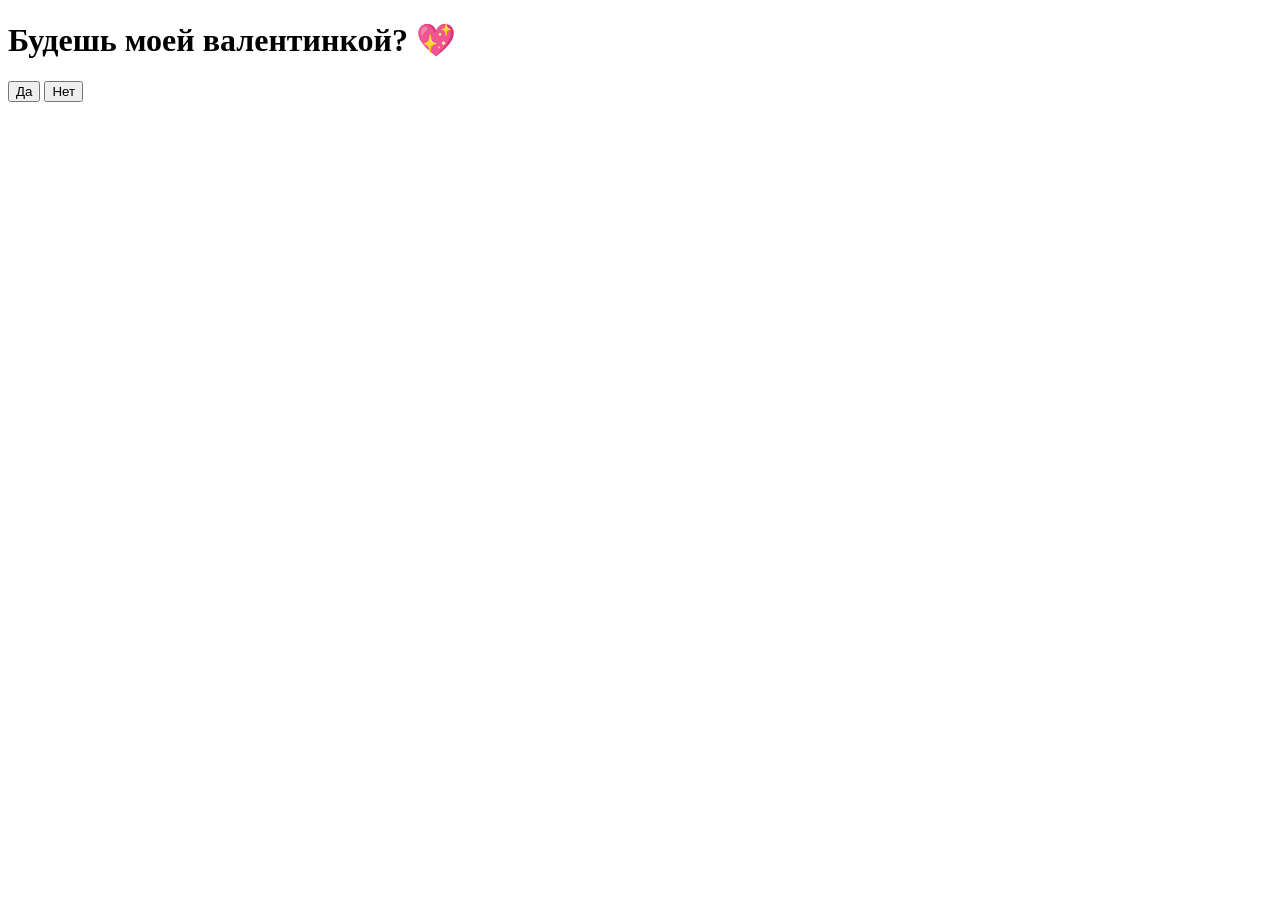
==== index.html @ c3bcdf11 "Create index.html" ====
<!DOCTYPE html>
<html lang="ru">
<head>
  <meta charset="UTF-8" />
  <title>💌</title>
  <link rel="stylesheet" href="style.css">
</head>
<body>
  <div class="card">
    <h1>Будешь моей валентинкой? 💖</h1>

    <div class="buttons">
      <button id="yesBtn">Да</button>
      <button id="noBtn">Нет</button>
    </div>
  </div>

  <script src="script.js"></script>
</body>
</html>
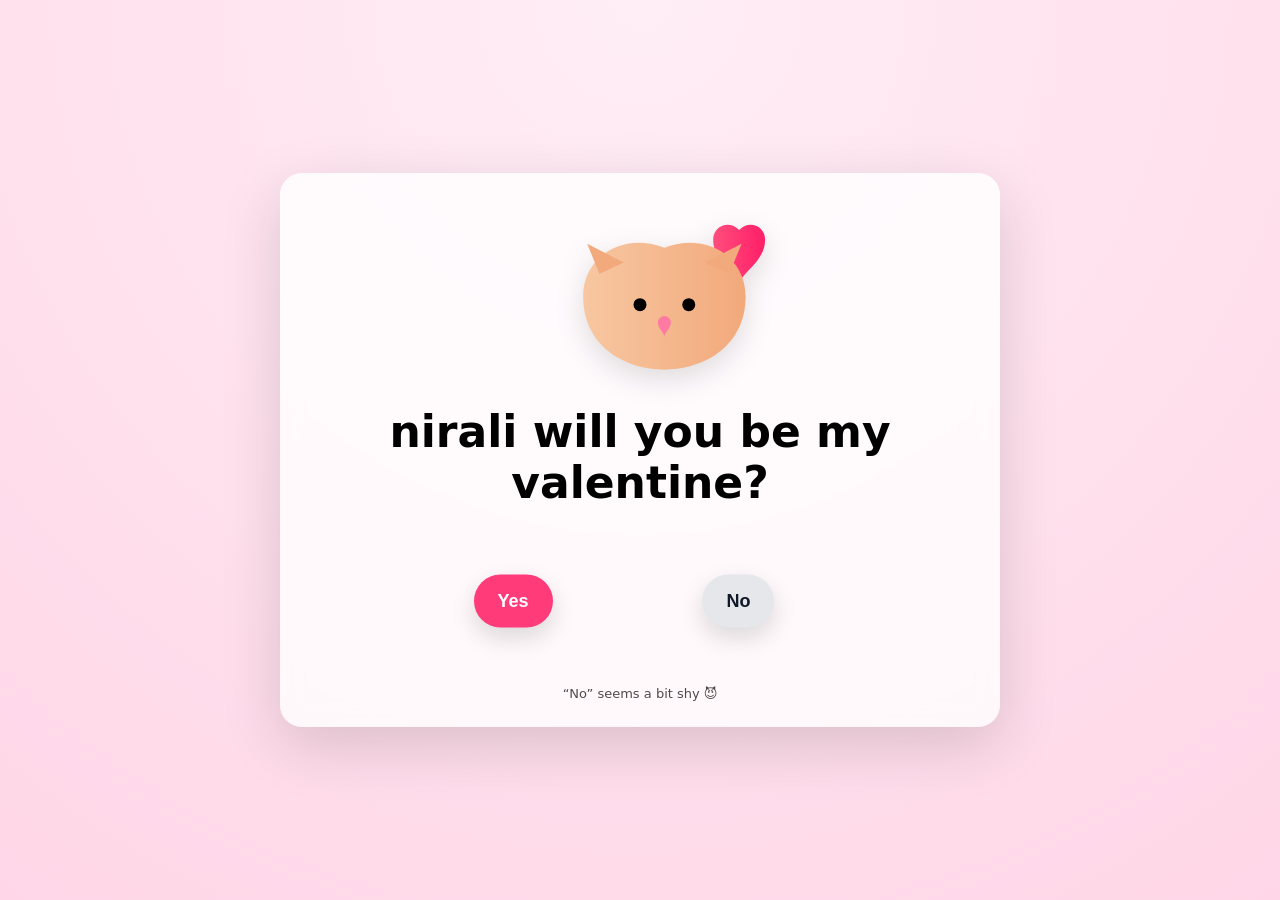
==== commit 0ff19d43: "Update index.html" ====
--- a/index.html
+++ b/index.html
@@ -1,20 +1,301 @@
-<!DOCTYPE html>
-<html lang="ru">
-<head>
-  <meta charset="UTF-8" />
-  <title>💌</title>
-  <link rel="stylesheet" href="style.css">
-</head>
-<body>
-  <div class="card">
-    <h1>Будешь моей валентинкой? 💖</h1>
-
-    <div class="buttons">
-      <button id="yesBtn">Да</button>
-      <button id="noBtn">Нет</button>
-    </div>
-  </div>
-
-  <script src="script.js"></script>
-</body>
+<!DOCTYPE html> 
+<html lang="en"> 
+<head> 
+  <meta charset="UTF-8" /> 
+  <meta name="viewport" content="width=device-width, initial-scale=1, viewport-fit=cover" /> 
+  <title>Will you be my Valentine?</title> 
+ 
+  <!-- Confetti library --> 
+  <script src="https://cdn.jsdelivr.net/npm/canvas-confetti@1.9.3/dist/confetti.browser.min.js"></script> 
+ 
+  <style> 
+    :root { 
+      --bg1: #ffd6e7; 
+      --bg2: #ffeef6; 
+      --card: #ffffffcc; 
+      --yes: #ff3b7a; 
+      --yesHover: #ff1f68; 
+    } 
+ 
+    * { box-sizing: border-box; } 
+ 
+    body { 
+      margin: 0; 
+      min-height: 100svh; 
+      display: grid; 
+      place-items: center; 
+      background: radial-gradient(circle at top, var(--bg2), var(--bg1)); 
+      font-family: system-ui, sans-serif; 
+      overflow: hidden; 
+      padding: 16px; 
+    } 
+ 
+    /* FULL-SCREEN CONFETTI CANVAS */ 
+    #confettiCanvas { 
+      position: fixed; 
+      inset: 0; 
+      width: 100vw; 
+      height: 100vh; 
+      pointer-events: none; 
+      z-index: 9999; 
+    } 
+ 
+    .card { 
+      width: min(720px, 92vw); 
+      padding: 26px 22px; 
+      background: var(--card); 
+      backdrop-filter: blur(10px); 
+      border-radius: 22px; 
+      text-align: center; 
+      box-shadow: 0 18px 60px rgba(0,0,0,.15); 
+    } 
+ 
+    .art { 
+      width: min(260px, 80vw); 
+      margin: 0 auto 10px; 
+      display: block; 
+      filter: drop-shadow(0 10px 14px rgba(0,0,0,.12)); 
+    } 
+ 
+    h1 { 
+      font-size: clamp(26px, 4vw, 44px); 
+      margin: 12px 0 18px; 
+    } 
+ 
+    .button-zone { 
+      position: relative; 
+      width: min(520px, 92%); 
+      height: 150px; 
+      margin: 0 auto; 
+      touch-action: none; 
+    } 
+ 
+    button { 
+      position: absolute; 
+      top: 50%; 
+      transform: translateY(-50%); 
+      padding: 16px 24px; 
+      font-size: 18px; 
+      font-weight: 800; 
+      border-radius: 999px; 
+      border: none; 
+      cursor: pointer; 
+      box-shadow: 0 10px 24px rgba(0,0,0,.14); 
+      user-select: none; 
+      -webkit-tap-highlight-color: transparent; 
+      transition: transform .12s ease, background .12s ease; 
+    } 
+ 
+    #yesBtn { 
+      left: 18%; 
+      background: var(--yes); 
+      color: #fff; 
+    } 
+    #yesBtn:hover { background: var(--yesHover); } 
+ 
+    #noBtn { 
+      left: 62%; 
+      background: #e5e7eb; 
+      color: #111827; 
+    } 
+ 
+    .hint { 
+      margin-top: 10px; 
+      font-size: 13px; 
+      opacity: .7; 
+    } 
+ 
+    .result { 
+      display: none; 
+      margin-top: 18px; 
+      animation: pop .35s ease; 
+    } 
+ 
+    .result h2 { 
+      font-size: clamp(30px, 4.5vw, 46px); 
+      margin: 10px 0; 
+    } 
+ 
+    .fireworks { 
+      width: min(380px, 90vw); 
+      margin: 0 auto; 
+      display: block; 
+    } 
+ 
+    @keyframes pop { 
+      from { transform: scale(.96); opacity: 0; } 
+      to { transform: scale(1); opacity: 1; } 
+    } 
+  </style> 
+</head> 
+ 
+<body> 
+  <canvas id="confettiCanvas"></canvas> 
+ 
+  <main class="card"> 
+    <!-- ANIMAL WITH HEART --> 
+    <svg class="art" viewBox="0 0 320 240" xmlns="http://www.w3.org/2000/svg"> 
+      <defs> 
+        <linearGradient id="fur" x1="0" x2="1"> 
+          <stop offset="0" stop-color="#f7c7a1"/> 
+          <stop offset="1" stop-color="#f2a97b"/> 
+        </linearGradient> 
+        <linearGradient id="heart" x1="0" x2="1"> 
+          <stop offset="0" stop-color="#ff4d7d"/> 
+          <stop offset="1" stop-color="#ff1f68"/> 
+        </linearGradient> 
+      </defs> 
+ 
+      <path d="M250 50 C250 33 270 25 282 38 
+               C294 25 314 33 314 50 
+               C314 78 282 92 282 106 
+               C282 92 250 78 250 50Z" 
+            fill="url(#heart)"/> 
+ 
+      <path d="M90 120 C90 70 140 40 190 60 
+               C240 40 290 70 290 120 
+               C290 180 240 210 190 210 
+               C140 210 90 180 90 120Z" 
+            fill="url(#fur)"/> 
+ 
+      <path d="M110 92 L95 55 L140 78 Z" fill="#f2a97b"/> 
+      <path d="M270 92 L285 55 L240 78 Z" fill="#f2a97b"/> 
+ 
+      <circle cx="160" cy="130" r="8"/> 
+      <circle cx="220" cy="130" r="8"/>
+      <path d="M190 144 C186 144 182 148 182 152 
+               C182 160 190 164 190 170 
+               C190 164 198 160 198 152 
+               C198 148 194 144 190 144Z" 
+            fill="#ff7aa2"/> 
+    </svg> 
+ 
+    <h1>nirali will you be my valentine?</h1> 
+ 
+    <section class="button-zone" id="zone"> 
+      <button id="yesBtn">Yes</button> 
+      <button id="noBtn">No</button> 
+    </section> 
+ 
+    <!-- HINT --> 
+    <div class="hint" id="hint">“No” seems a bit shy 😈</div> 
+ 
+    <section class="result" id="result"> 
+      <h2>YAY! 🎉</h2> 
+      <img 
+        class="fireworks" 
+        src="https://media.giphy.com/media/26ufdipQqU2lhNA4g/giphy.gif" 
+        alt="Fireworks" 
+      /> 
+    </section> 
+  </main> 
+ 
+  <script> 
+    const zone = document.getElementById("zone"); 
+    const yesBtn = document.getElementById("yesBtn"); 
+    const noBtn = document.getElementById("noBtn"); 
+    const result = document.getElementById("result"); 
+    const hint = document.getElementById("hint"); 
+ 
+    /* ---------- CONFETTI ---------- */ 
+    const confettiCanvas = document.getElementById("confettiCanvas"); 
+ 
+    function resizeConfettiCanvas() { 
+      const dpr = Math.max(1, window.devicePixelRatio || 1); 
+      confettiCanvas.width = Math.floor(window.innerWidth * dpr); 
+      confettiCanvas.height = Math.floor(window.innerHeight * dpr); 
+      confettiCanvas.style.width = "100vw"; 
+      confettiCanvas.style.height = "100vh"; 
+    } 
+ 
+    resizeConfettiCanvas(); 
+    window.addEventListener("resize", resizeConfettiCanvas); 
+    window.addEventListener("orientationchange", () => setTimeout(resizeConfettiCanvas, 150)); 
+ 
+    const confettiInstance = confetti.create(confettiCanvas, { 
+      resize: false, 
+      useWorker: true 
+    }); 
+ 
+    function fullScreenConfetti() { 
+      const end = Date.now() + 1600; 
+ 
+      (function frame() { 
+        confettiInstance({ 
+          particleCount: 12, 
+          spread: 90, 
+          startVelocity: 45, 
+          ticks: 180, 
+          origin: { x: Math.random(), y: Math.random() * 0.3 } 
+        }); 
+        if (Date.now() < end) requestAnimationFrame(frame); 
+      })(); 
+ 
+      setTimeout(() => { 
+        confettiInstance({ 
+          particleCount: 300, 
+          spread: 140, 
+          startVelocity: 60, 
+          ticks: 220, 
+          origin: { x: 0.5, y: 0.55 } 
+        }); 
+      }, 300); 
+    } 
+ 
+    /* ---------- YES BUTTON GROWS ---------- */ 
+    let yesScale = 1; 
+    function growYes() { 
+      yesScale = Math.min(2.2, yesScale + 0.1); 
+      yesBtn.style.transform = translateY(-50%) scale(${yesScale}); 
+    } 
+ 
+    /* ---------- NO BUTTON RUNS AWAY ---------- */ 
+    function clamp(n, min, max) { 
+      return Math.max(min, Math.min(max, n)); 
+    } 
+ 
+    function moveNo(px, py) { 
+      const z = zone.getBoundingClientRect(); 
+      const b = noBtn.getBoundingClientRect(); 
+ 
+      let dx = (b.left + b.width / 2) - px; 
+      let dy = (b.top + b.height / 2) - py; 
+      let mag = Math.hypot(dx, dy) || 1; 
+      dx /= mag; 
+      dy /= mag; 
+ 
+      let newLeft = (b.left - z.left) + dx * 150; 
+      let newTop  = (b.top - z.top) + dy * 150; 
+ 
+      newLeft = clamp(newLeft, 0, z.width - b.width); 
+      newTop  = clamp(newTop, 0, z.height - b.height); 
+ 
+      noBtn.style.left = newLeft + "px"; 
+      noBtn.style.top = newTop + "px"; 
+      noBtn.style.transform = "none"; 
+ 
+      growYes(); 
+    } 
+ 
+    zone.addEventListener("pointermove", e => { 
+      const b = noBtn.getBoundingClientRect(); 
+      const d = Math.hypot( 
+        (b.left + b.width / 2) - e.clientX, 
+        (b.top + b.height / 2) - e.clientY 
+      ); 
+      if (d < 140) moveNo(e.clientX, e.clientY); 
+    }); 
+ 
+    noBtn.addEventListener("click", e => e.preventDefault()); 
+ 
+    /* ---------- YES CLICK ---------- */ 
+    yesBtn.addEventListener("click", () => { 
+      zone.style.display = "none"; 
+      hint.style.display = "none";     // HIDE THE HINT 
+      result.style.display = "block"; 
+      resizeConfettiCanvas(); 
+      fullScreenConfetti(); 
+    }); 
+  </script>
+  </body> 
 </html>
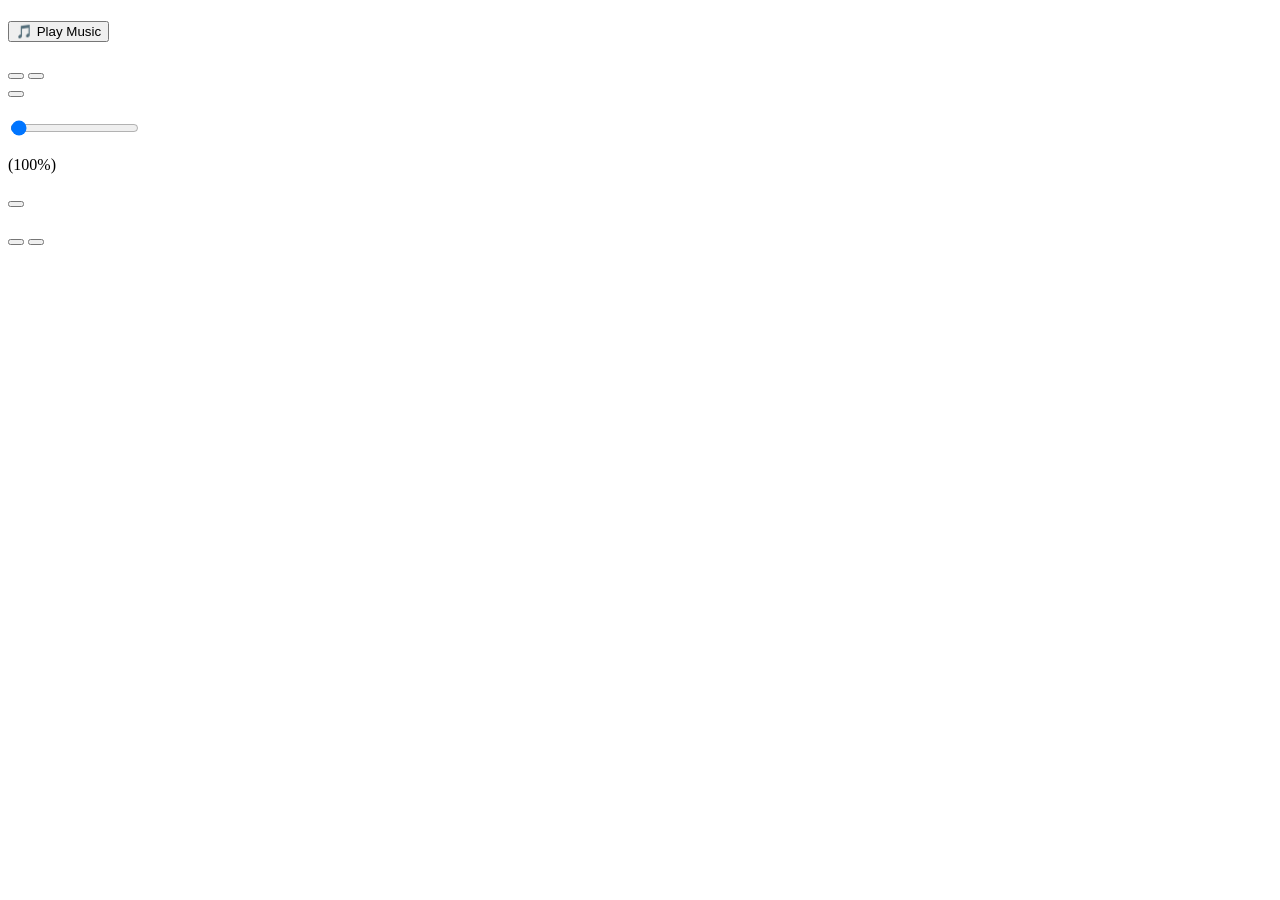
==== commit 8fa9698f: "Create index.html" ====
--- a/index.html
+++ b/index.html
@@ -1,301 +1,77 @@
-<!DOCTYPE html> 
-<html lang="en"> 
-<head> 
-  <meta charset="UTF-8" /> 
-  <meta name="viewport" content="width=device-width, initial-scale=1, viewport-fit=cover" /> 
-  <title>Will you be my Valentine?</title> 
- 
-  <!-- Confetti library --> 
-  <script src="https://cdn.jsdelivr.net/npm/canvas-confetti@1.9.3/dist/confetti.browser.min.js"></script> 
- 
-  <style> 
-    :root { 
-      --bg1: #ffd6e7; 
-      --bg2: #ffeef6; 
-      --card: #ffffffcc; 
-      --yes: #ff3b7a; 
-      --yesHover: #ff1f68; 
-    } 
- 
-    * { box-sizing: border-box; } 
- 
-    body { 
-      margin: 0; 
-      min-height: 100svh; 
-      display: grid; 
-      place-items: center; 
-      background: radial-gradient(circle at top, var(--bg2), var(--bg1)); 
-      font-family: system-ui, sans-serif; 
-      overflow: hidden; 
-      padding: 16px; 
-    } 
- 
-    /* FULL-SCREEN CONFETTI CANVAS */ 
-    #confettiCanvas { 
-      position: fixed; 
-      inset: 0; 
-      width: 100vw; 
-      height: 100vh; 
-      pointer-events: none; 
-      z-index: 9999; 
-    } 
- 
-    .card { 
-      width: min(720px, 92vw); 
-      padding: 26px 22px; 
-      background: var(--card); 
-      backdrop-filter: blur(10px); 
-      border-radius: 22px; 
-      text-align: center; 
-      box-shadow: 0 18px 60px rgba(0,0,0,.15); 
-    } 
- 
-    .art { 
-      width: min(260px, 80vw); 
-      margin: 0 auto 10px; 
-      display: block; 
-      filter: drop-shadow(0 10px 14px rgba(0,0,0,.12)); 
-    } 
- 
-    h1 { 
-      font-size: clamp(26px, 4vw, 44px); 
-      margin: 12px 0 18px; 
-    } 
- 
-    .button-zone { 
-      position: relative; 
-      width: min(520px, 92%); 
-      height: 150px; 
-      margin: 0 auto; 
-      touch-action: none; 
-    } 
- 
-    button { 
-      position: absolute; 
-      top: 50%; 
-      transform: translateY(-50%); 
-      padding: 16px 24px; 
-      font-size: 18px; 
-      font-weight: 800; 
-      border-radius: 999px; 
-      border: none; 
-      cursor: pointer; 
-      box-shadow: 0 10px 24px rgba(0,0,0,.14); 
-      user-select: none; 
-      -webkit-tap-highlight-color: transparent; 
-      transition: transform .12s ease, background .12s ease; 
-    } 
- 
-    #yesBtn { 
-      left: 18%; 
-      background: var(--yes); 
-      color: #fff; 
-    } 
-    #yesBtn:hover { background: var(--yesHover); } 
- 
-    #noBtn { 
-      left: 62%; 
-      background: #e5e7eb; 
-      color: #111827; 
-    } 
- 
-    .hint { 
-      margin-top: 10px; 
-      font-size: 13px; 
-      opacity: .7; 
-    } 
- 
-    .result { 
-      display: none; 
-      margin-top: 18px; 
-      animation: pop .35s ease; 
-    } 
- 
-    .result h2 { 
-      font-size: clamp(30px, 4.5vw, 46px); 
-      margin: 10px 0; 
-    } 
- 
-    .fireworks { 
-      width: min(380px, 90vw); 
-      margin: 0 auto; 
-      display: block; 
-    } 
- 
-    @keyframes pop { 
-      from { transform: scale(.96); opacity: 0; } 
-      to { transform: scale(1); opacity: 1; } 
-    } 
-  </style> 
-</head> 
- 
-<body> 
-  <canvas id="confettiCanvas"></canvas> 
- 
-  <main class="card"> 
-    <!-- ANIMAL WITH HEART --> 
-    <svg class="art" viewBox="0 0 320 240" xmlns="http://www.w3.org/2000/svg"> 
-      <defs> 
-        <linearGradient id="fur" x1="0" x2="1"> 
-          <stop offset="0" stop-color="#f7c7a1"/> 
-          <stop offset="1" stop-color="#f2a97b"/> 
-        </linearGradient> 
-        <linearGradient id="heart" x1="0" x2="1"> 
-          <stop offset="0" stop-color="#ff4d7d"/> 
-          <stop offset="1" stop-color="#ff1f68"/> 
-        </linearGradient> 
-      </defs> 
- 
-      <path d="M250 50 C250 33 270 25 282 38 
-               C294 25 314 33 314 50 
-               C314 78 282 92 282 106 
-               C282 92 250 78 250 50Z" 
-            fill="url(#heart)"/> 
- 
-      <path d="M90 120 C90 70 140 40 190 60 
-               C240 40 290 70 290 120 
-               C290 180 240 210 190 210 
-               C140 210 90 180 90 120Z" 
-            fill="url(#fur)"/> 
- 
-      <path d="M110 92 L95 55 L140 78 Z" fill="#f2a97b"/> 
-      <path d="M270 92 L285 55 L240 78 Z" fill="#f2a97b"/> 
- 
-      <circle cx="160" cy="130" r="8"/> 
-      <circle cx="220" cy="130" r="8"/>
-      <path d="M190 144 C186 144 182 148 182 152 
-               C182 160 190 164 190 170 
-               C190 164 198 160 198 152 
-               C198 148 194 144 190 144Z" 
-            fill="#ff7aa2"/> 
-    </svg> 
- 
-    <h1>nirali will you be my valentine?</h1> 
- 
-    <section class="button-zone" id="zone"> 
-      <button id="yesBtn">Yes</button> 
-      <button id="noBtn">No</button> 
-    </section> 
- 
-    <!-- HINT --> 
-    <div class="hint" id="hint">“No” seems a bit shy 😈</div> 
- 
-    <section class="result" id="result"> 
-      <h2>YAY! 🎉</h2> 
-      <img 
-        class="fireworks" 
-        src="https://media.giphy.com/media/26ufdipQqU2lhNA4g/giphy.gif" 
-        alt="Fireworks" 
-      /> 
-    </section> 
-  </main> 
- 
-  <script> 
-    const zone = document.getElementById("zone"); 
-    const yesBtn = document.getElementById("yesBtn"); 
-    const noBtn = document.getElementById("noBtn"); 
-    const result = document.getElementById("result"); 
-    const hint = document.getElementById("hint"); 
- 
-    /* ---------- CONFETTI ---------- */ 
-    const confettiCanvas = document.getElementById("confettiCanvas"); 
- 
-    function resizeConfettiCanvas() { 
-      const dpr = Math.max(1, window.devicePixelRatio || 1); 
-      confettiCanvas.width = Math.floor(window.innerWidth * dpr); 
-      confettiCanvas.height = Math.floor(window.innerHeight * dpr); 
-      confettiCanvas.style.width = "100vw"; 
-      confettiCanvas.style.height = "100vh"; 
-    } 
- 
-    resizeConfettiCanvas(); 
-    window.addEventListener("resize", resizeConfettiCanvas); 
-    window.addEventListener("orientationchange", () => setTimeout(resizeConfettiCanvas, 150)); 
- 
-    const confettiInstance = confetti.create(confettiCanvas, { 
-      resize: false, 
-      useWorker: true 
-    }); 
- 
-    function fullScreenConfetti() { 
-      const end = Date.now() + 1600; 
- 
-      (function frame() { 
-        confettiInstance({ 
-          particleCount: 12, 
-          spread: 90, 
-          startVelocity: 45, 
-          ticks: 180, 
-          origin: { x: Math.random(), y: Math.random() * 0.3 } 
-        }); 
-        if (Date.now() < end) requestAnimationFrame(frame); 
-      })(); 
- 
-      setTimeout(() => { 
-        confettiInstance({ 
-          particleCount: 300, 
-          spread: 140, 
-          startVelocity: 60, 
-          ticks: 220, 
-          origin: { x: 0.5, y: 0.55 } 
-        }); 
-      }, 300); 
-    } 
- 
-    /* ---------- YES BUTTON GROWS ---------- */ 
-    let yesScale = 1; 
-    function growYes() { 
-      yesScale = Math.min(2.2, yesScale + 0.1); 
-      yesBtn.style.transform = translateY(-50%) scale(${yesScale}); 
-    } 
- 
-    /* ---------- NO BUTTON RUNS AWAY ---------- */ 
-    function clamp(n, min, max) { 
-      return Math.max(min, Math.min(max, n)); 
-    } 
- 
-    function moveNo(px, py) { 
-      const z = zone.getBoundingClientRect(); 
-      const b = noBtn.getBoundingClientRect(); 
- 
-      let dx = (b.left + b.width / 2) - px; 
-      let dy = (b.top + b.height / 2) - py; 
-      let mag = Math.hypot(dx, dy) || 1; 
-      dx /= mag; 
-      dy /= mag; 
- 
-      let newLeft = (b.left - z.left) + dx * 150; 
-      let newTop  = (b.top - z.top) + dy * 150; 
- 
-      newLeft = clamp(newLeft, 0, z.width - b.width); 
-      newTop  = clamp(newTop, 0, z.height - b.height); 
- 
-      noBtn.style.left = newLeft + "px"; 
-      noBtn.style.top = newTop + "px"; 
-      noBtn.style.transform = "none"; 
- 
-      growYes(); 
-    } 
- 
-    zone.addEventListener("pointermove", e => { 
-      const b = noBtn.getBoundingClientRect(); 
-      const d = Math.hypot( 
-        (b.left + b.width / 2) - e.clientX, 
-        (b.top + b.height / 2) - e.clientY 
-      ); 
-      if (d < 140) moveNo(e.clientX, e.clientY); 
-    }); 
- 
-    noBtn.addEventListener("click", e => e.preventDefault()); 
- 
-    /* ---------- YES CLICK ---------- */ 
-    yesBtn.addEventListener("click", () => { 
-      zone.style.display = "none"; 
-      hint.style.display = "none";     // HIDE THE HINT 
-      result.style.display = "block"; 
-      resizeConfettiCanvas(); 
-      fullScreenConfetti(); 
-    }); 
-  </script>
-  </body> 
-</html>
+<!DOCTYPE html>
+<html lang="en">
+<head>
+    <meta charset="UTF-8">
+    <meta name="viewport" content="width=device-width, initial-scale=1.0">
+    <!-- CUSTOMIZE: Browser tab title -->
+    <title>Will You Be My Valentine? 💝</title>
+    <!-- Google Fonts -->
+    <link href="https://fonts.googleapis.com/css2?family=Dancing+Script:wght@400;700&family=Poppins:wght@300;400;600&display=swap" rel="stylesheet">
+    <!-- Styles -->
+    <link rel="stylesheet" href="styles.css">
+</head>
+<body>
+    <!-- Floating Background Elements -->
+    <div class="floating-elements">
+        <!-- Hearts and bears will be added here by JavaScript -->
+    </div>
+
+    <!-- Main Content Container -->
+    <div class="container">
+        <h1 id="valentineTitle"></h1>
+        
+        <!-- Music Player -->
+        <div id="musicControls" class="music-controls">
+            <button id="musicToggle" class="music-btn">🎵 Play Music</button>
+            <audio id="bgMusic" loop>
+                <source id="musicSource" type="audio/mpeg">
+                Your browser does not support the audio element.
+            </audio>
+        </div>
+
+        <!-- First Question -->
+        <div class="question-section" id="question1">
+            <h2 id="question1Text"></h2>
+            <button class="cute-btn" onclick="moveButton(this)" id="yesBtn1"></button>
+            <button class="cute-btn" onclick="moveButton(this)" id="noBtn1"></button>
+            <!-- CUSTOMIZE: Secret answer text -->
+            <div class="secret-answer">
+                <button class="cute-btn special" onclick="showNextQuestion(2)" id="secretAnswerBtn"></button>
+            </div>
+        </div>
+
+        <!-- Second Question (Love Meter) -->
+        <div class="question-section hidden" id="question2">
+            <h2 id="question2Text"></h2>
+            <!-- Love meter settings: min="0" max="10000" -->
+            <div class="love-meter">
+                <input type="range" min="0" max="10000" value="100" class="slider" id="loveMeter">
+                <p>
+                    <span class="love-value-container"><span id="startText"></span> (<span id="loveValue">100</span>%)</span>
+                    <span id="extraLove" class="hidden"></span>
+                </p>
+            </div>
+            <button class="cute-btn" onclick="showNextQuestion(3)" id="nextBtn"></button>
+        </div>
+
+        <!-- Final Question -->
+        <div class="question-section hidden" id="question3">
+            <h2 id="question3Text"></h2>
+            <button class="cute-btn final-yes" onclick="celebrate()" id="yesBtn3"></button>
+            <button class="cute-btn" onclick="moveButton(this)" id="noBtn3"></button>
+        </div>
+
+        <!-- CUSTOMIZE: Celebration message -->
+        <div class="celebration hidden" id="celebration">
+            <h2 id="celebrationTitle"></h2>
+            <p class="celebration-text" id="celebrationMessage"></p>
+            <p class="celebration-text" id="celebrationEmojis"></p>
+        </div>
+    </div>
+
+    <!-- Scripts -->
+    <script src="config.js"></script>
+    <script src="theme.js"></script>
+    <script src="script.js"></script>
+</body>
+</html> 
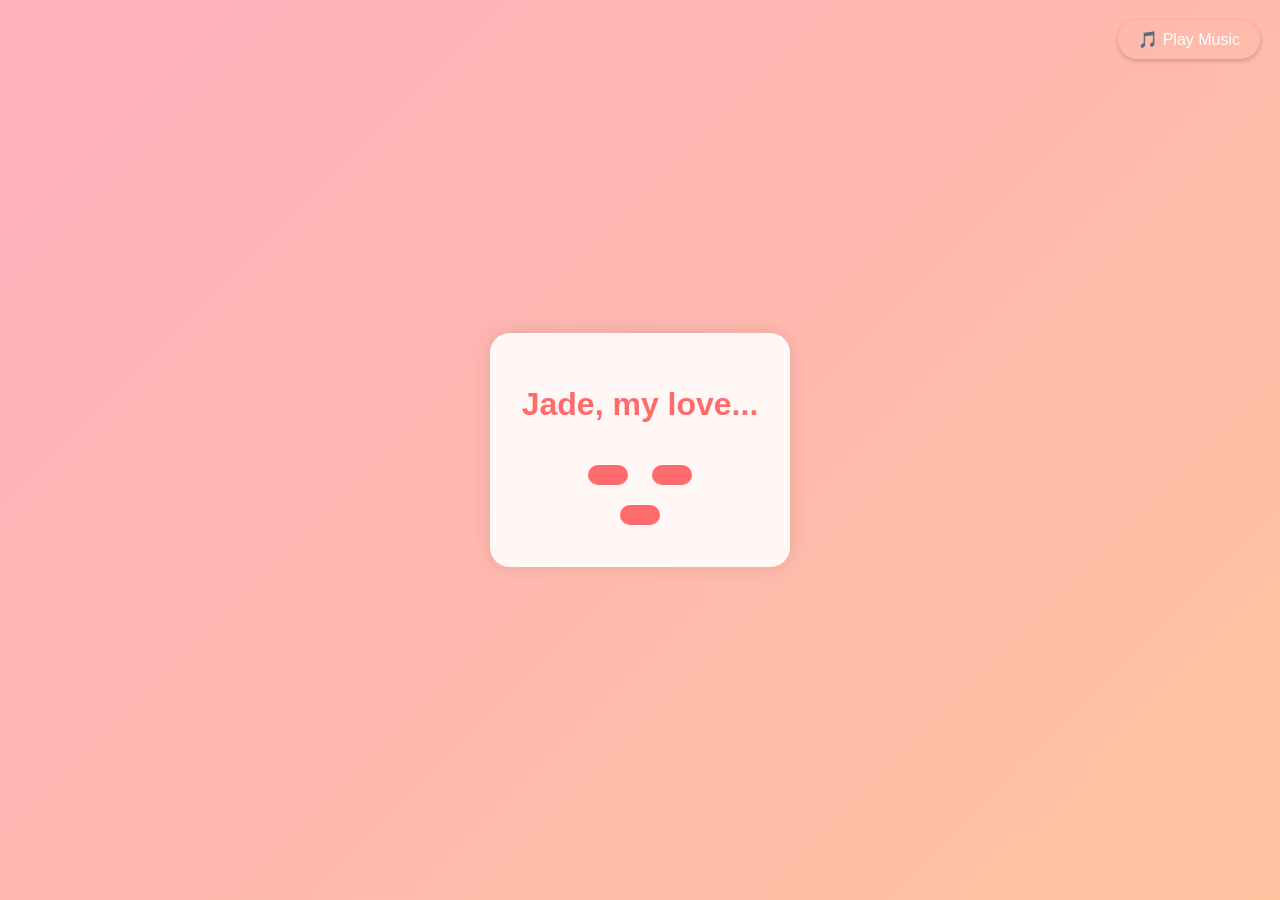
==== commit 1b417361: "Update index.html" ====
--- a/index.html
+++ b/index.html
@@ -40,20 +40,6 @@
             </div>
         </div>
 
-        <!-- Second Question (Love Meter) -->
-        <div class="question-section hidden" id="question2">
-            <h2 id="question2Text"></h2>
-            <!-- Love meter settings: min="0" max="10000" -->
-            <div class="love-meter">
-                <input type="range" min="0" max="10000" value="100" class="slider" id="loveMeter">
-                <p>
-                    <span class="love-value-container"><span id="startText"></span> (<span id="loveValue">100</span>%)</span>
-                    <span id="extraLove" class="hidden"></span>
-                </p>
-            </div>
-            <button class="cute-btn" onclick="showNextQuestion(3)" id="nextBtn"></button>
-        </div>
-
         <!-- Final Question -->
         <div class="question-section hidden" id="question3">
             <h2 id="question3Text"></h2>
--- a/styles.css
+++ b/styles.css
@@ -0,0 +1,176 @@
+/* CSS Variables - Will be updated by JavaScript */
+:root {
+    /* Colors */
+    --background-color-1: #ffafbd;
+    --background-color-2: #ffc3a0;
+    --button-color: #ff6b6b;
+    --button-hover: #ff8787;
+    --text-color: #ff4757;
+
+    /* Animations */
+    --float-duration: 15s;
+    --float-distance: 50px;
+    --bounce-speed: 0.5s;
+    --heart-explosion-size: 1.5;
+}
+
+body {
+    margin: 0;
+    min-height: 100vh;
+    display: flex;
+    justify-content: center;
+    align-items: center;
+    background: linear-gradient(135deg, var(--background-color-1), var(--background-color-2));
+    font-family: Arial, sans-serif;
+    overflow-x: hidden;
+}
+
+.container {
+    background: rgba(255, 255, 255, 0.9);
+    padding: 2rem;
+    border-radius: 20px;
+    box-shadow: 0 0 20px rgba(0, 0, 0, 0.1);
+    text-align: center;
+    max-width: 600px;
+    margin: 20px;
+    overflow: visible !important;
+}
+
+.floating-elements {
+    position: fixed;
+    width: 100%;
+    height: 100%;
+    pointer-events: none;
+    z-index: 1;
+}
+
+.heart, .bear {
+    position: absolute;
+    font-size: 2rem;
+    animation: float var(--float-duration) linear infinite;
+}
+
+@keyframes float {
+    0% {
+        transform: translateY(100vh) translateX(0);
+    }
+    100% {
+        transform: translateY(-100px) translateX(var(--float-distance));
+    }
+}
+
+.cute-btn {
+    background: var(--button-color);
+    border: none;
+    padding: 10px 20px;
+    margin: 10px;
+    border-radius: 20px;
+    color: white;
+    font-size: 1.1rem;
+    cursor: pointer;
+    transition: transform 0.3s, background 0.3s;
+}
+
+.cute-btn:hover {
+    transform: scale(1.1);
+    background: var(--button-hover);
+}
+
+.hidden {
+    display: none;
+}
+
+.disabled-btn {
+    opacity: 0.7;
+    cursor: not-allowed;
+    pointer-events: none;
+}
+
+@keyframes bounce {
+    from {
+        transform: scale(1);
+    }
+    to {
+        transform: scale(1.2);
+    }
+}
+
+.hearts-explosion {
+    font-size: 2rem;
+    animation: explode 1s ease-out forwards;
+    margin-top: 30px;
+}
+
+@keyframes explode {
+    0% {
+        transform: scale(0);
+    }
+    50% {
+        transform: scale(var(--heart-explosion-size));
+    }
+    100% {
+        transform: scale(1);
+    }
+}
+
+h1, h2 {
+    font-family: Arial, sans-serif;
+    font-weight: 700;
+}
+
+h1 {
+    color: #ff6b6b;
+    margin-bottom: 2rem;
+}
+
+h2 {
+    color: #ff8787;
+}
+
+.super-love {
+    font-size: 1.5em;
+    color: #ff4757;
+    font-weight: bold;
+    transform: scale(1.2);
+    display: inline-block;
+    text-shadow: 2px 2px 4px rgba(255, 71, 87, 0.3);
+}
+
+
+.celebration-text {
+    font-size: 3em;
+    color: #ff4757;
+    font-weight: bold;
+    margin: 30px 0;
+    animation: bounce var(--bounce-speed) infinite alternate;
+    text-shadow: 2px 2px 4px rgba(255, 71, 87, 0.3);
+}
+
+@keyframes subtle-hint {
+    0% { opacity: 0.2; }
+    100% { opacity: 0.3; }
+}
+
+.music-controls {
+    position: fixed;
+    top: 20px;
+    right: 20px;
+    z-index: 1000;
+}
+
+.music-btn {
+    background: var(--primary-color);
+    color: white;
+    border: none;
+    padding: 10px 20px;
+    border-radius: 20px;
+    cursor: pointer;
+    font-size: 16px;
+    transition: all 0.3s ease;
+    box-shadow: 0 2px 5px rgba(0,0,0,0.2);
+}
+
+.music-btn:hover {
+    transform: scale(1.05);
+    background: var(--secondary-color);
+} 
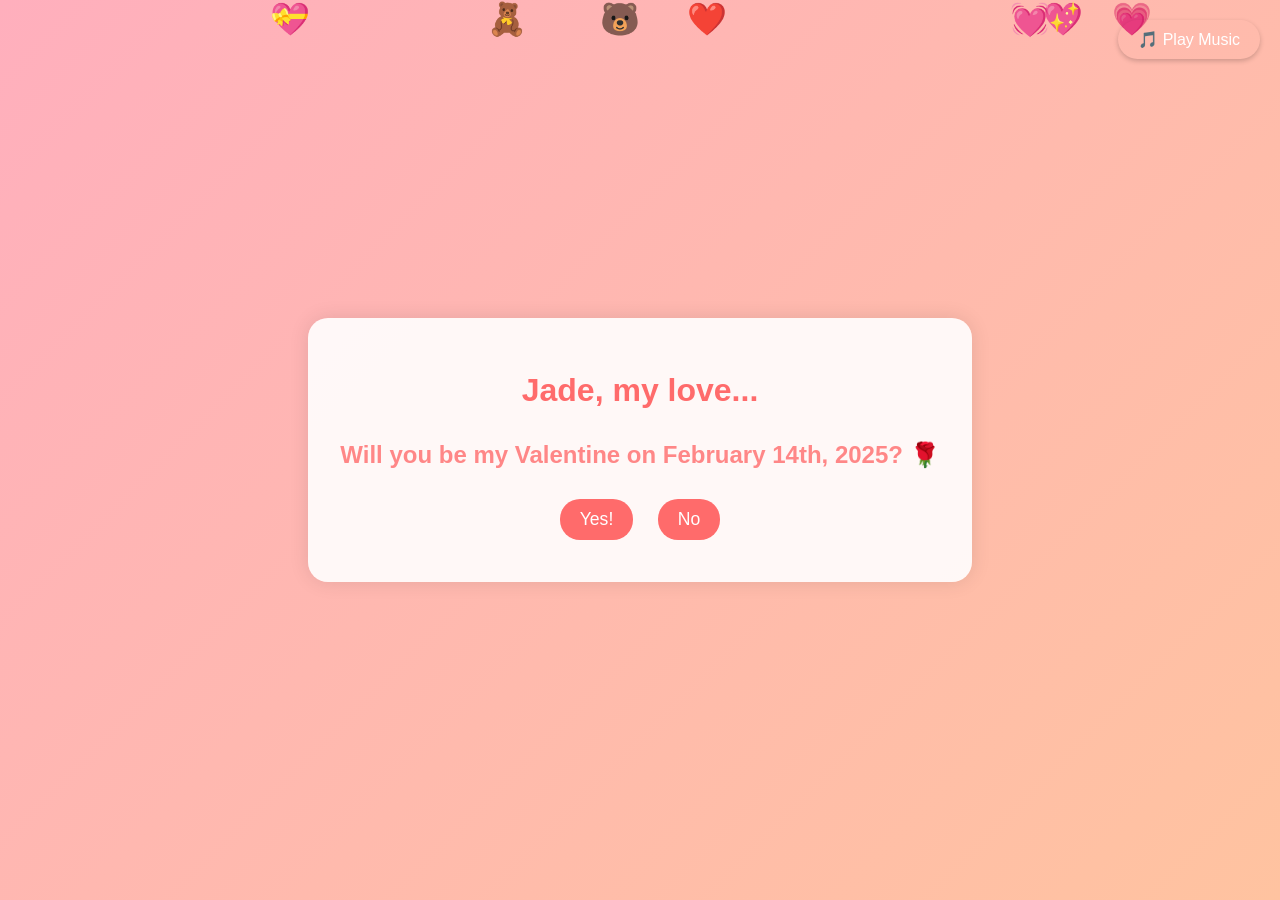
==== commit 3ec4dd96: "Update index.html" ====
--- a/index.html
+++ b/index.html
@@ -31,20 +31,9 @@
 
         <!-- First Question -->
         <div class="question-section" id="question1">
-            <h2 id="question1Text"></h2>
-            <button class="cute-btn" onclick="moveButton(this)" id="yesBtn1"></button>
-            <button class="cute-btn" onclick="moveButton(this)" id="noBtn1"></button>
-            <!-- CUSTOMIZE: Secret answer text -->
-            <div class="secret-answer">
-                <button class="cute-btn special" onclick="showNextQuestion(2)" id="secretAnswerBtn"></button>
-            </div>
-        </div>
-
-        <!-- Final Question -->
-        <div class="question-section hidden" id="question3">
-            <h2 id="question3Text"></h2>
-            <button class="cute-btn final-yes" onclick="celebrate()" id="yesBtn3"></button>
-            <button class="cute-btn" onclick="moveButton(this)" id="noBtn3"></button>
+            <h2 id="questionText"></h2>
+            <button class="cute-btn final-yes" onclick="celebrate()" id="yesBtn"></button>
+            <button class="cute-btn" onclick="moveButton(this)" id="noBtn"></button>
         </div>
 
         <!-- CUSTOMIZE: Celebration message -->
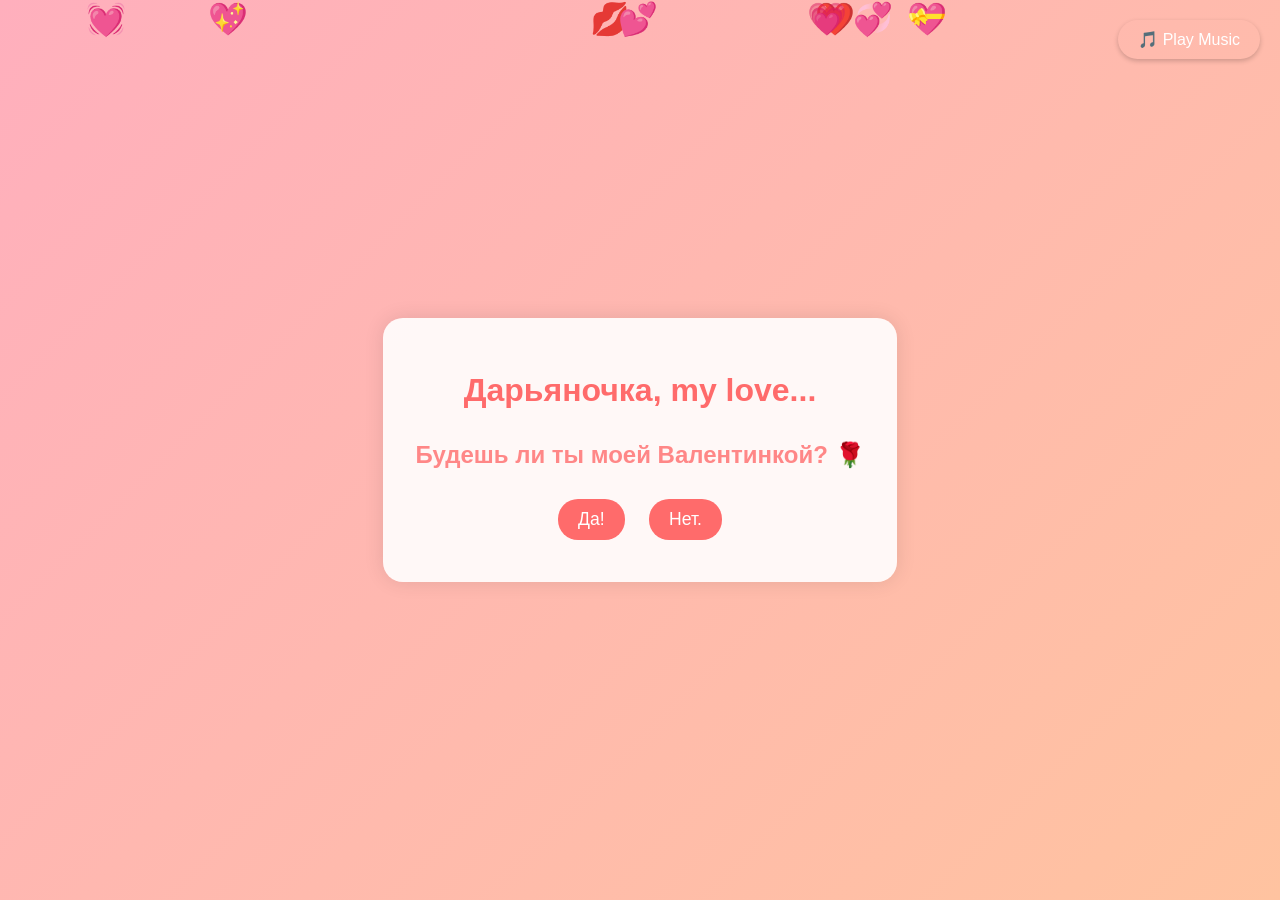
==== commit b3d165d5: "Update index.html" ====
--- a/index.html
+++ b/index.html
@@ -4,7 +4,7 @@
     <meta charset="UTF-8">
     <meta name="viewport" content="width=device-width, initial-scale=1.0">
     <!-- CUSTOMIZE: Browser tab title -->
-    <title>Will You Be My Valentine? 💝</title>
+    <title>💝 Валентинка 💝</title>
     <!-- Google Fonts -->
     <link href="https://fonts.googleapis.com/css2?family=Dancing+Script:wght@400;700&family=Poppins:wght@300;400;600&display=swap" rel="stylesheet">
     <!-- Styles -->
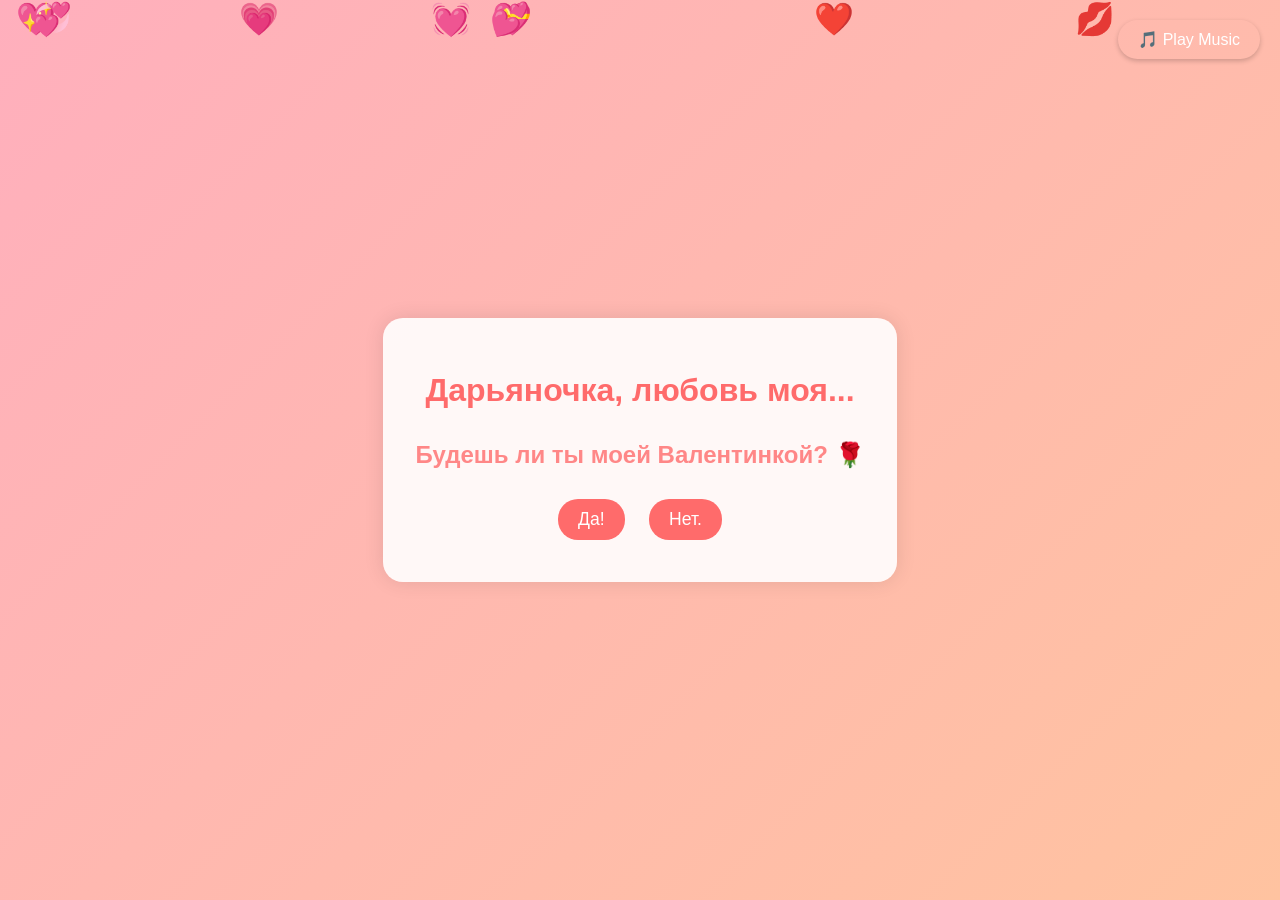
==== commit 3670bac2: "Update index.html" ====
--- a/index.html
+++ b/index.html
@@ -29,7 +29,7 @@
             </audio>
         </div>
 
-        <!-- First Question -->
+        <!-- Question -->
         <div class="question-section" id="question1">
             <h2 id="questionText"></h2>
             <button class="cute-btn final-yes" onclick="celebrate()" id="yesBtn"></button>
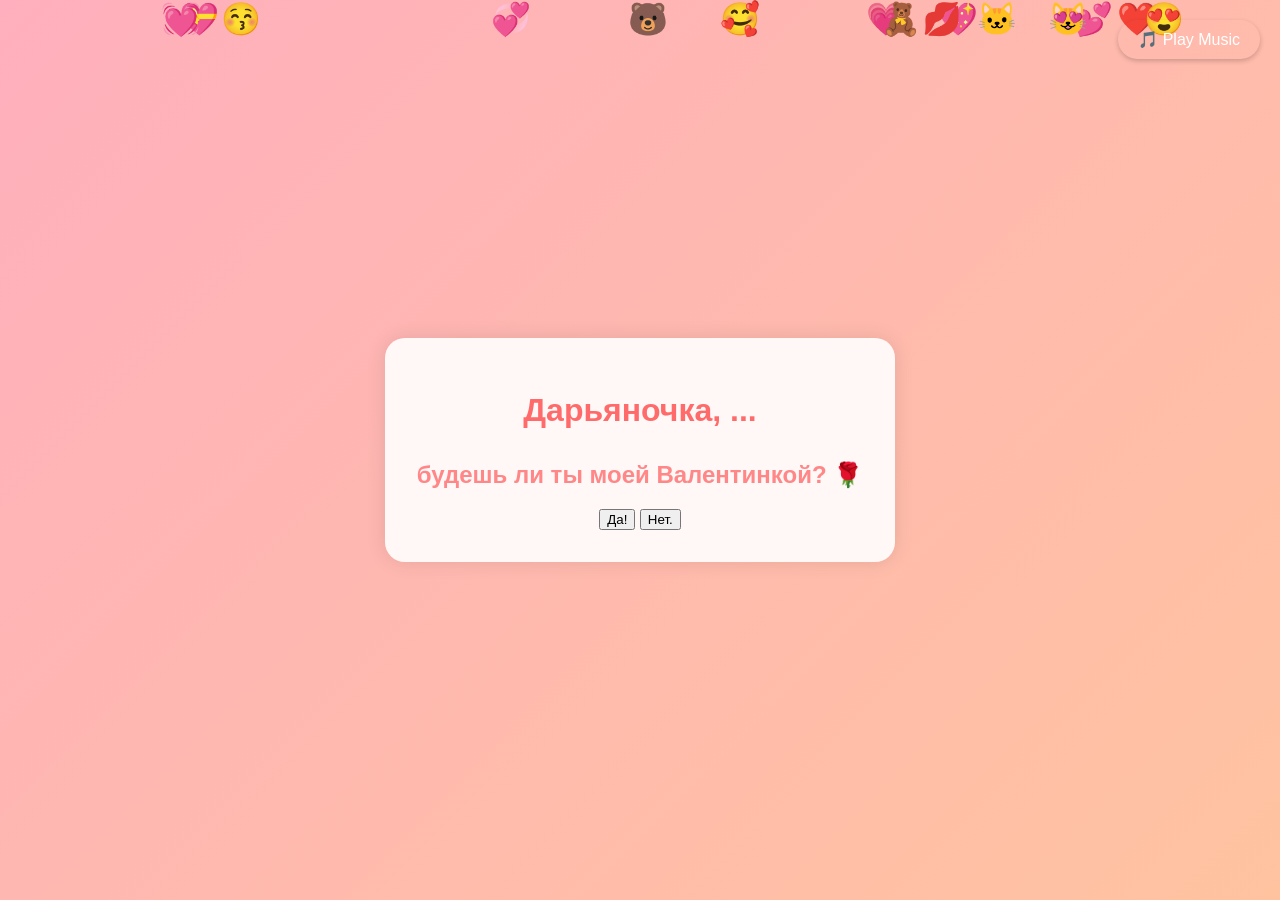
==== commit ca1e8d3b: "Update index.html" ====
--- a/index.html
+++ b/index.html
@@ -22,7 +22,7 @@
         
         <!-- Music Player -->
         <div id="musicControls" class="music-controls">
-            <button id="musicToggle" class="music-btn">🎵 Play Music</button>
+            <button id="musicToggle" class="music-btn">🎵 Включить музыку</button>
             <audio id="bgMusic" loop>
                 <source id="musicSource" type="audio/mpeg">
                 Your browser does not support the audio element.
--- a/styles.css
+++ b/styles.css
@@ -44,7 +44,7 @@
     z-index: 1;
 }
 
-.heart, .bear {
+.heart, .smiley, .animal {
     position: absolute;
     font-size: 2rem;
     animation: float var(--float-duration) linear infinite;
@@ -59,31 +59,8 @@
     }
 }
 
-.cute-btn {
-    background: var(--button-color);
-    border: none;
-    padding: 10px 20px;
-    margin: 10px;
-    border-radius: 20px;
-    color: white;
-    font-size: 1.1rem;
-    cursor: pointer;
-    transition: transform 0.3s, background 0.3s;
-}
-
-.cute-btn:hover {
-    transform: scale(1.1);
-    background: var(--button-hover);
-}
-
 .hidden {
     display: none;
-}
-
-.disabled-btn {
-    opacity: 0.7;
-    cursor: not-allowed;
-    pointer-events: none;
 }
 
 @keyframes bounce {
@@ -127,16 +104,6 @@
     color: #ff8787;
 }
 
-.super-love {
-    font-size: 1.5em;
-    color: #ff4757;
-    font-weight: bold;
-    transform: scale(1.2);
-    display: inline-block;
-    text-shadow: 2px 2px 4px rgba(255, 71, 87, 0.3);
-}
-
-
 .celebration-text {
     font-size: 3em;
     color: #ff4757;
